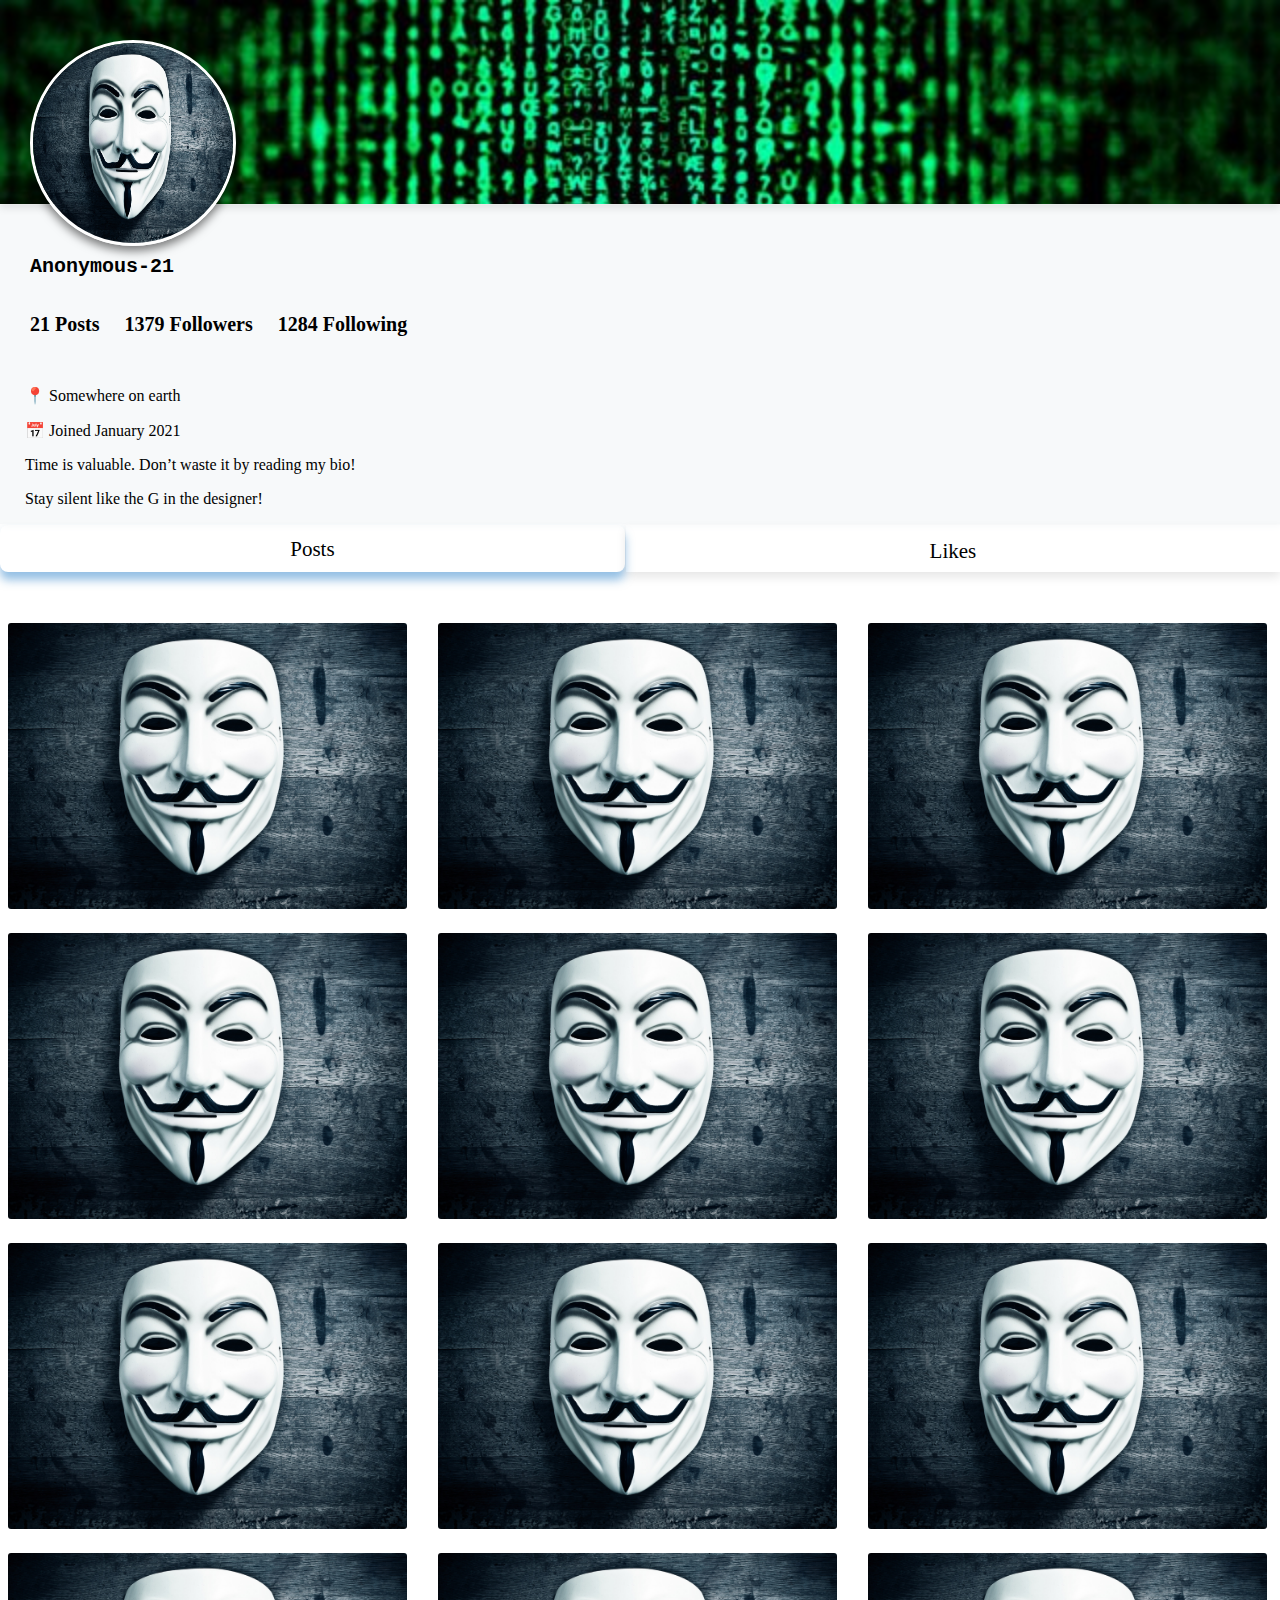
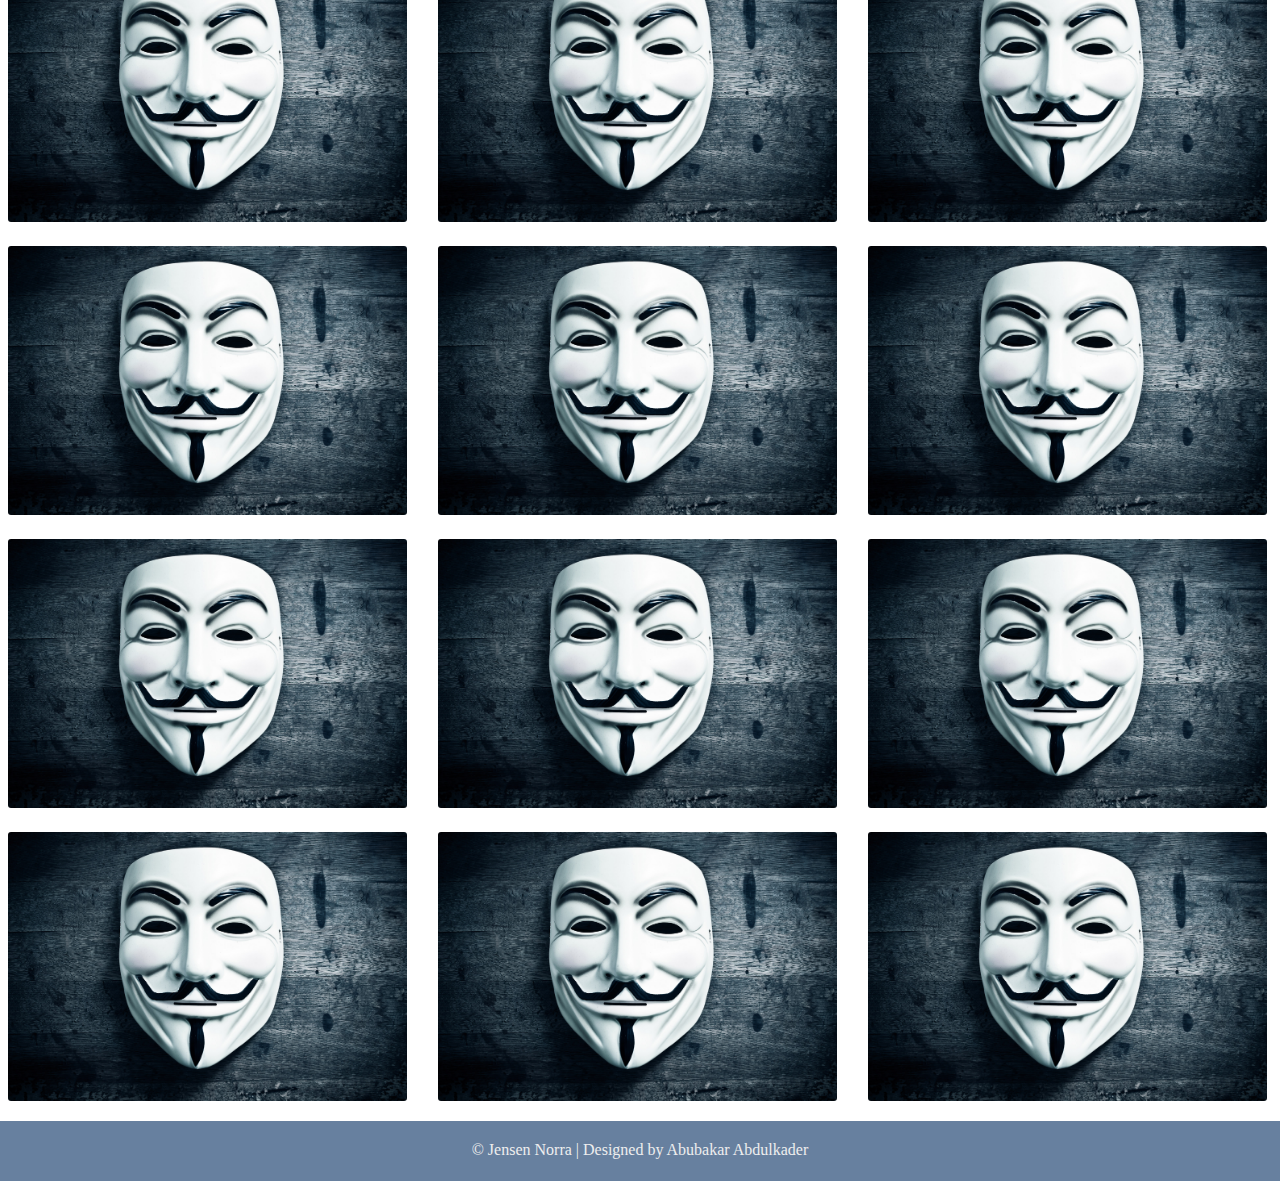
==== Profile/index.html @ 6ddec0ef "profile folder" ====
<!DOCTYPE html>
<html lang="en">
<head>
    <meta charset="UTF-8">
    <meta name="viewport" content="width=device-width, initial-scale=1.0">
    <meta content="width=device-width, initial-scale=1" name="viewport" />
    <title>Profile page</title>
    <link rel="stylesheet" href="./CSS/Style.css">
</head>
<body>

    <div class="grid-container">
        <div class="item1">
            <!-- <img src="../Images/background.jpg" alt="background image" class="background-image"> -->
            <div class="profile-picture">
                <img src="./Images/anonymous.jpg" alt="profile pic1">
            </div>
        </div>
        <div class="item2">
            <h2 class="username">Anonymous-21</h2>
            <!-- <p class="test tes">8 Posts</p> <p class="test tes">1358 Followers</p> <p class="test tes">1289 Follows</p>     -->
            <ul class="list">
                <li>21 Posts</li>
                <li>1379 Followers</li>
                <li>1284 Following</li>
            </ul>
            <p class="bio-address">📍 Somewhere on earth</p>
            <p class="bio">📅 Joined January 2021</p>
            <p class="bio">Time is valuable. Don’t waste it by reading my bio!</p>
            <p class="bio">Stay silent like the G in the designer!</p>
        </div>
        <div class="item3"><p class="posts">Posts</p></div>
        <div class="item4"><p class="likes">Likes</p></div>
        <div class="item5 content-container">


                <div class="pic1 image"><img src="./Images/anonymous.jpg" alt="profile picture1"></div>
                <div class="pic2 image"><img src="./Images/anonymous.jpg" alt="profile picture2"></div>
                <div class="pic3 image"><img src="./Images/anonymous.jpg" alt="profile picture3"></div>
                <div class="pic4 image"><img src="./Images/anonymous.jpg" alt="profile picture4"></div>
                <div class="pic5 image"><img src="./Images/anonymous.jpg" alt="profile picture5"></div>
                <div class="pic6 image"><img src="./Images/anonymous.jpg" alt="profile picture6"></div>
                <div class="pic7 image"><img src="./Images/anonymous.jpg" alt="profile picture7"></div>
                <div class="pic8 image"><img src="./Images/anonymous.jpg" alt="profile picture8"></div>
                <div class="pic9 image"><img src="./Images/anonymous.jpg" alt="profile picture9"></div>
                <div class="pic10 image"><img src="./Images/anonymous.jpg" alt="profile picture10"></div>
                <div class="pic11 image"><img src="./Images/anonymous.jpg" alt="profile picture11"></div>
                <div class="pic12 image"><img src="./Images/anonymous.jpg" alt="profile picture12"></div>
                <div class="pic13 image"><img src="./Images/anonymous.jpg" alt="profile picture13"></div>
                <div class="pic14 image"><img src="./Images/anonymous.jpg" alt="profile picture14"></div>
                <div class="pic15 image"><img src="./Images/anonymous.jpg" alt="profile picture15"></div>
                <div class="pic16 image"><img src="./Images/anonymous.jpg" alt="profile picture16"></div>
                <div class="pic17 image"><img src="./Images/anonymous.jpg" alt="profile picture17"></div>
                <div class="pic18 image"><img src="./Images/anonymous.jpg" alt="profile picture18"></div>
                <div class="pic19 image"><img src="./Images/anonymous.jpg" alt="profile picture19"></div>
                <div class="pic20 image"><img src="./Images/anonymous.jpg" alt="profile picture20"></div>
                <div class="pic21 image"><img src="./Images/anonymous.jpg" alt="profile picture21"></div>





        </div>
      </div>

      <div class="footer">
        &copy; Jensen Norra | Designed by Abubakar Abdulkader
      </div>

</body>
</html>
---- Profile/CSS/Style.css ----
body{
    margin: 0px;
}

.item1 { grid-area: profile; box-shadow: 0px 4px 8px rgba(0,0,0,.1); position: relative; background-image: url(../Images/background.jpg); background-repeat: repeat-x; background-size: cover; height: 100%;}
.item2 { grid-area: sidebar; background-color: #f7f9fa; box-shadow: 2px 2px 8px rgb(247, 249, 250);}
.item3 { grid-area: posts; box-shadow: 0px 8px 10px rgba(44, 130, 201, .5); border-radius: 8px;}
.item4 { grid-area: likes; box-shadow: 0px 5px 10px rgba(0,0,0,.1)}
.item5 { grid-area: content; }

.grid-container {
    display: grid;
    grid:
    'profile profile profile'
    'sidebar posts  likes'
    'sidebar content content ';
    grid-template-columns: 25% auto auto;
    grid-template-rows: 0.15fr 0.01fr 0.01fr;
    grid-gap: 1px;
    background-color: #ffffff;
    color: rgb(0, 0, 0);

  }

  .posts{
      
      margin-top: 0px;
      margin-bottom: 2px;
      padding-top: 2px;
      text-align: center;
      font-family: cursive;
      font-size: 21px;
      
  }

  .likes{
      margin-top: 0px;
      margin-bottom: 0px;
      padding-top: 4px;
      text-align: center;
      font-family: cursive;
      font-size: 21px;
}


.profile-picture{
    float: left;
    width: 350px;
    height: 200px;
}

.profile-picture img{
    height: 230px;
    width: 230px;
    border-radius: 50%;
    border: 3px solid #fff;
    box-shadow: 0px 5px 10px rgba(0, 0, 0, .5);
    position: absolute;
    left: 30px;
    top: 40px;
}


/*Main content - Posts */



.content-container{
    /* grid-column-start: 1 / 3; */
    /* grid-row-start: 1 / 2; */
    margin-top: 50px;
    margin-bottom: 0;
    display: grid;
    /* grid-template-areas:
    "pict1 pict2 pict3 pict4"
    "pict5 pict6 pict7 pict8"
    "pict9 pict10"; */
    grid-template-columns: repeat(3, 1fr);
    grid-template-rows: repeat(3, 1fr);
    grid-gap: 24px 10px;
    background-color: #ffffff;
    color: rgb(0, 0, 0);
    
    
}

.image img{
    height: 100%;
    width: 95%;
    margin-left: 8px;
    /* margin-right: 2px; */
    border-radius: 3px;
}

/* .pic1{ grid-area: pict1;}
.pic2{ grid-area: pict2;}
.pic3{ grid-area: pict3;}
.pic4{ grid-area: pict4;}
.pic5{ grid-area: pict5;}
.pic6{ grid-area: pict6;}
.pic7{ grid-area: pict7;}
.pic8{ grid-area: pict8;}
.pic9{ grid-area: pict9;}
.pic10{ grid-area: pict10;} */

.list{
    list-style-type: none;
    padding-left: 20px;
    padding-top: 15px;
    
}
li{
    display: inline-block;
    padding-left: 10px;
    padding-right: 10px;
    font-family: cursive;
    font-weight: bold;
}
.username{
    margin-top: 50px;
    padding-left: 30px;
    font-size: 20px;
    font-family: monospace;
}

.bio-address{
    margin-top: 50px;
    padding-left: 25px;
    font-family: Georgia, Times, 'Times New Roman', serif;
    
}

.bio{
    padding-left: 25px;
    font-family: Georgia, Times, 'Times New Roman', serif;
    
    
}

.footer{
    height: 40px;
    width: 100%;
    background-color: rgba(103, 128, 159, 1);
    color: rgba(238, 238, 238, 1);
    text-align: center;
    padding-top: 20px;
    margin-top: 20px;
  }
  

/* Ipads */
@media only screen and (max-width:1500px){

    .list, .username{
        font-size: 20px;
    }

      .grid-container {
        grid-template-areas:
        "profile profile profile profile"
        "sidebar sidebar sidebar sidebar"
        "posts posts likes likes"
        "content content content content"
        "content content content content";
        grid-template-rows: 0.8fr 0.8fr 0.01fr;
        
        
      }

      .posts, .likes{

        margin-top: 10px;
        padding-bottom: 8px;
        font-size: 21px;
        
    }

    .profile-picture img{
        height: 200px;
        width: 200px;
        top: 40px;
        /* left: 60px; */
    }

  

}



/* Mobile - Screens with less than 600 width*/

@media only screen and (max-width:600px){

    .grid-container {
        
        grid-template-rows: 0.5fr 0.5fr 0.01fr;
        
        
      }
    


    .profile-picture img{
        height: 120px;
        width: 120px;
        top: 50px;
        left: 20px;
    }

    .list{
        
        padding-left: 10px;
        
        
    }

    .username{
        
        padding-left: 20px;
        
    }
    
    .bio-address, .bio{
        
        padding-left: 15px;
        
        
    }

}
/* Screens that has less than 455 width */
@media only screen and (max-width:455px){

    .footer, .list{
        font-size: 14px;
    }

    .bio-address, .bio{
        
        font-size: 13px;
        
    }

    .grid-container {
        
        /* grid-template-areas:
        "profile profile"
        "sidebar sidebar"
        "posts likes"
        "content content"
        "content content"
        "content content"; */
        grid-template-columns: auto auto;
         
      }

        .pic1{ grid-area: pict1;}
        .pic2{ grid-area: pict2;}
        .pic3{ grid-area: pict3;}
        .pic4{ grid-area: pict4;}
        .pic5{ grid-area: pict5;}
        .pic6{ grid-area: pict6;}
        .pic7{ grid-area: pict7;}
        .pic8{ grid-area: pict8;}
        .pic9{ grid-area: pict9;}
        .pic10{ grid-area: pict10;}
        .pic11{ grid-area: pict11;}
        .pic12{ grid-area: pict12;}
        .pic13{ grid-area: pict13;}
        .pic14{ grid-area: pict14;}
        .pic15{ grid-area: pict15;}
        .pic16{ grid-area: pict16;}
        .pic17{ grid-area: pict17;}
        .pic18{ grid-area: pict18;}
        .pic19{ grid-area: pict19;}
        .pic20{ grid-area: pict20;}
        .pic21{ grid-area: pict21;}

      .content-container{
        grid-template-areas:
        "pict1 pict2"
        "pict3 pict4"
        "pict5 pict6"
        "pict7 pict8"
        "pict9 pict10"
        "pict11 pict12"
        "pict13 pict14"
        "pict15 pict16"
        "pict17 pict18"
        "pict19 pict20"
        "pict21 pict22";
        grid-template-columns: repeat(2, 1fr);
        grid-template-rows: repeat(auto, 1fr);
        
    }

    .image img{
        height: 100%;
        width: 95%;
        margin-left: 5px;
        /* margin-right: 2px; */
    }
    
}
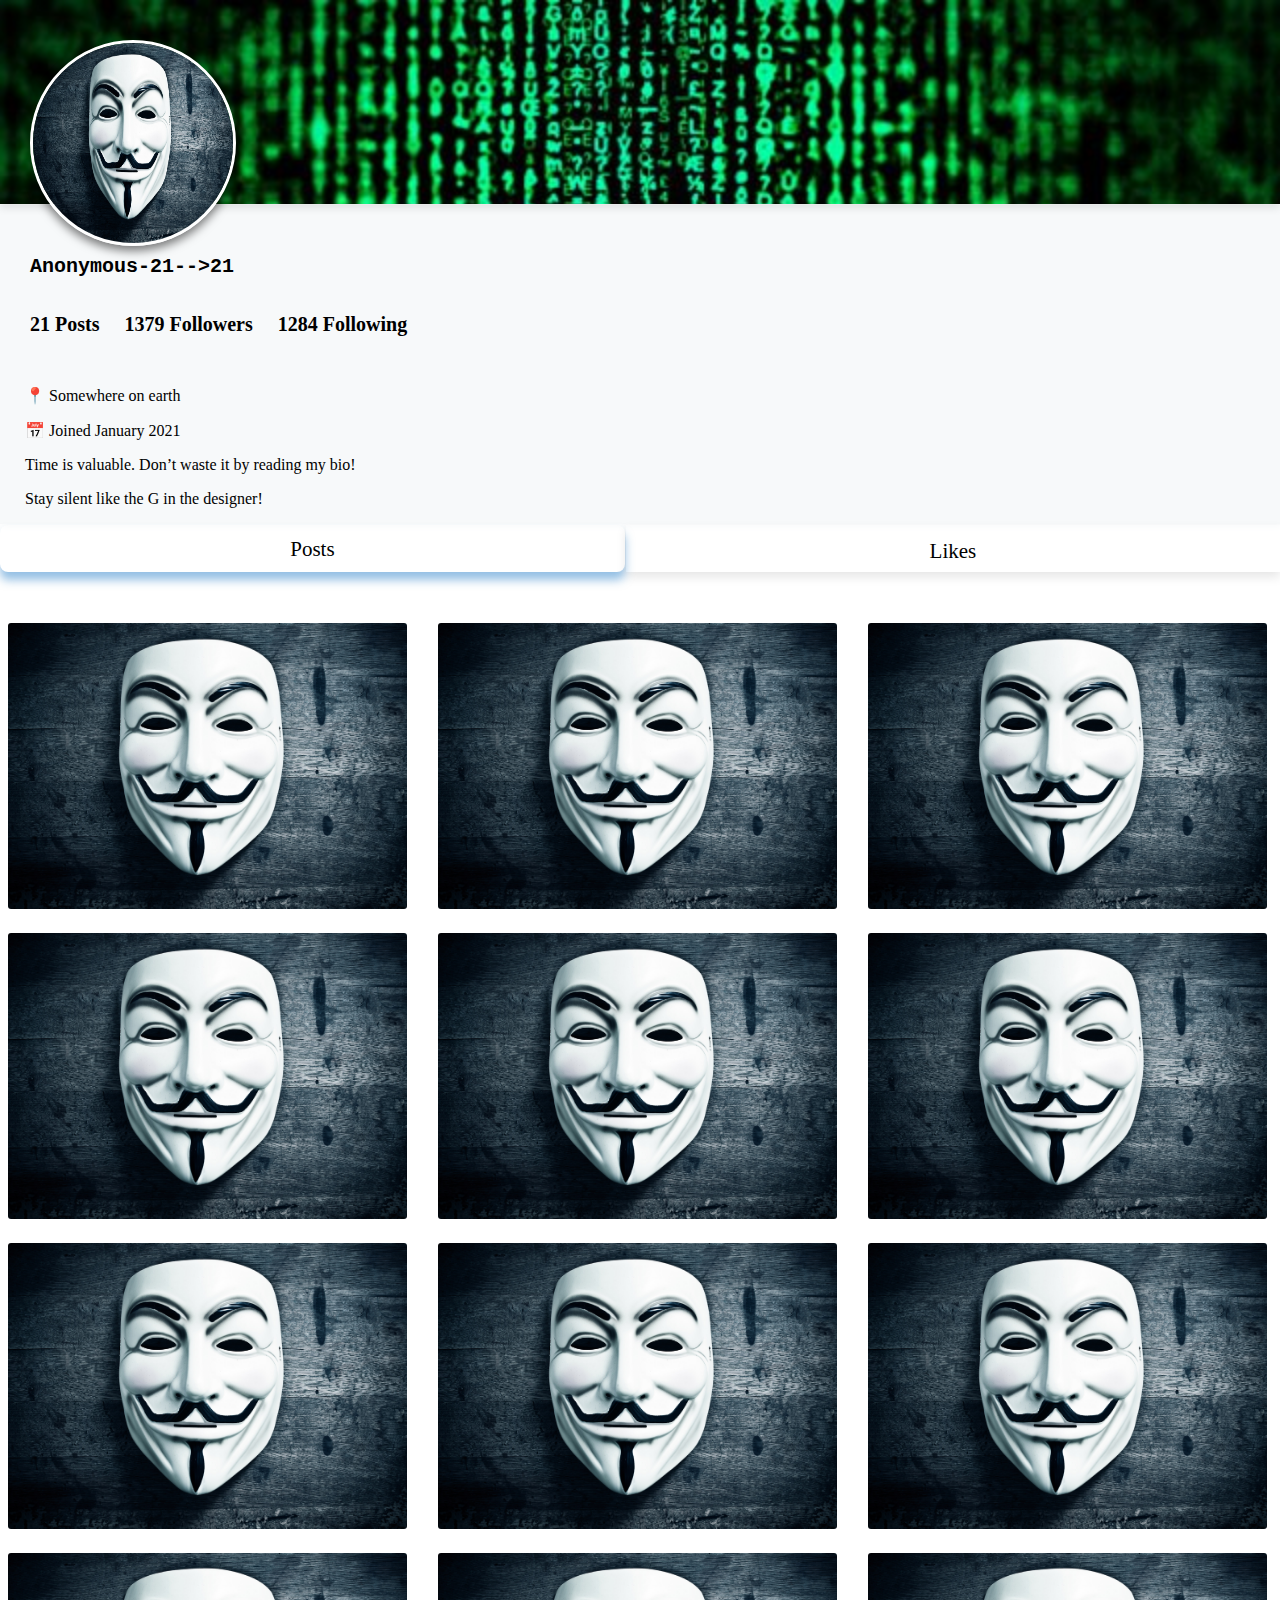
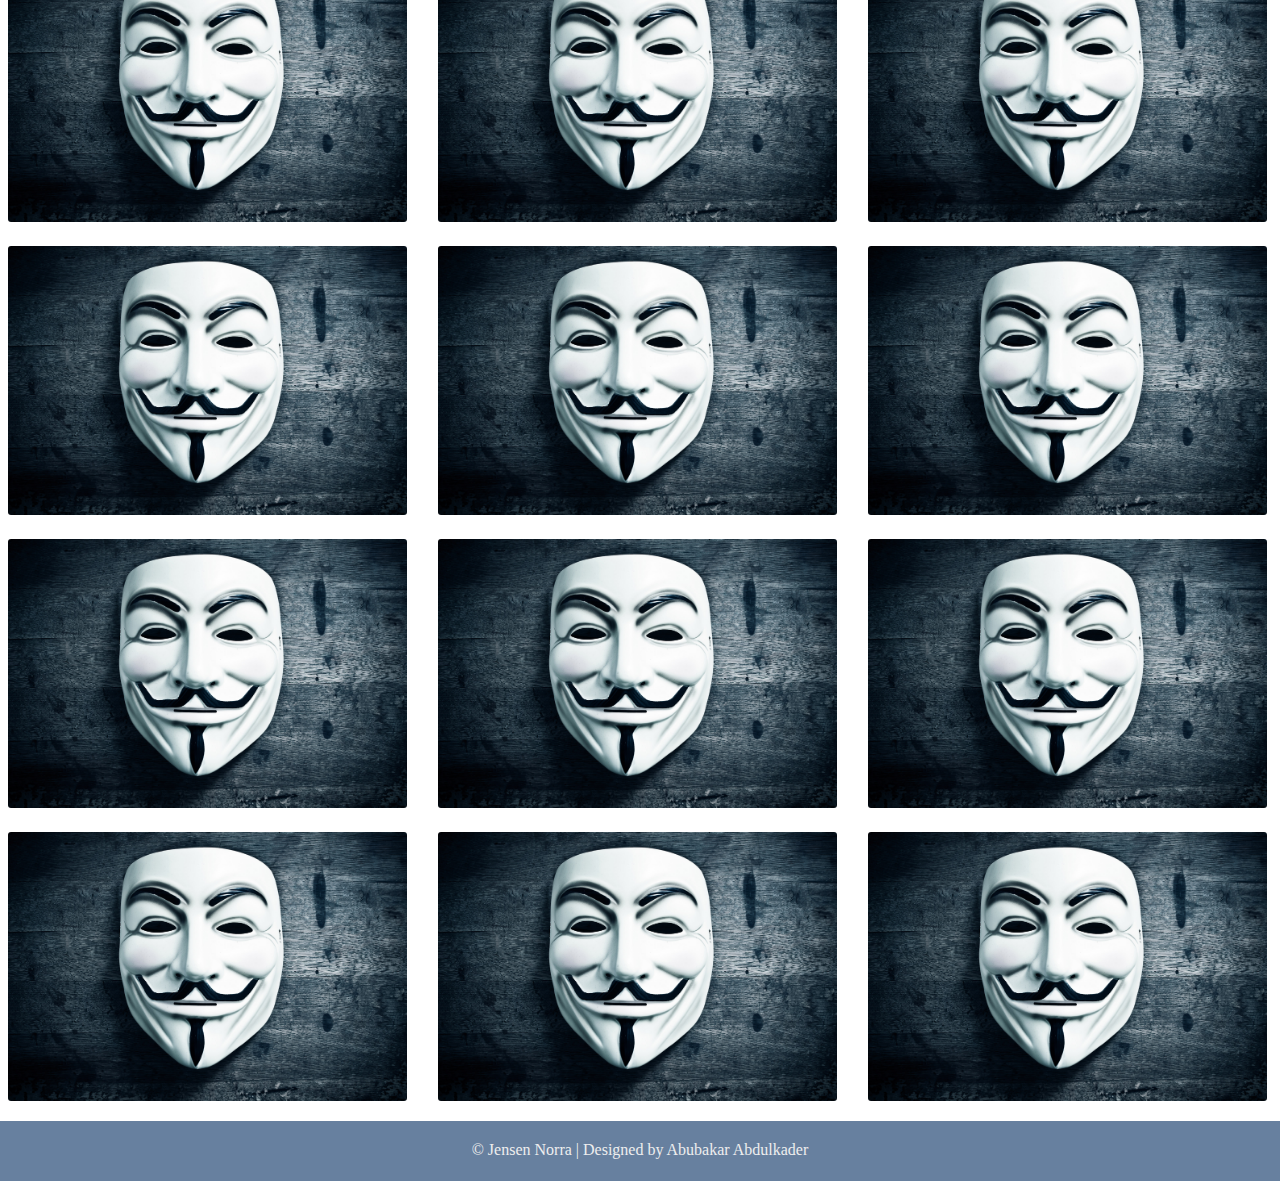
==== commit c85e749d: "Update index.html" ====
--- a/Profile/index.html
+++ b/Profile/index.html
@@ -17,7 +17,7 @@
             </div>
         </div>
         <div class="item2">
-            <h2 class="username">Anonymous-21</h2>
+            <h2 class="username">Anonymous-21-->21</h2>
             <!-- <p class="test tes">8 Posts</p> <p class="test tes">1358 Followers</p> <p class="test tes">1289 Follows</p>     -->
             <ul class="list">
                 <li>21 Posts</li>
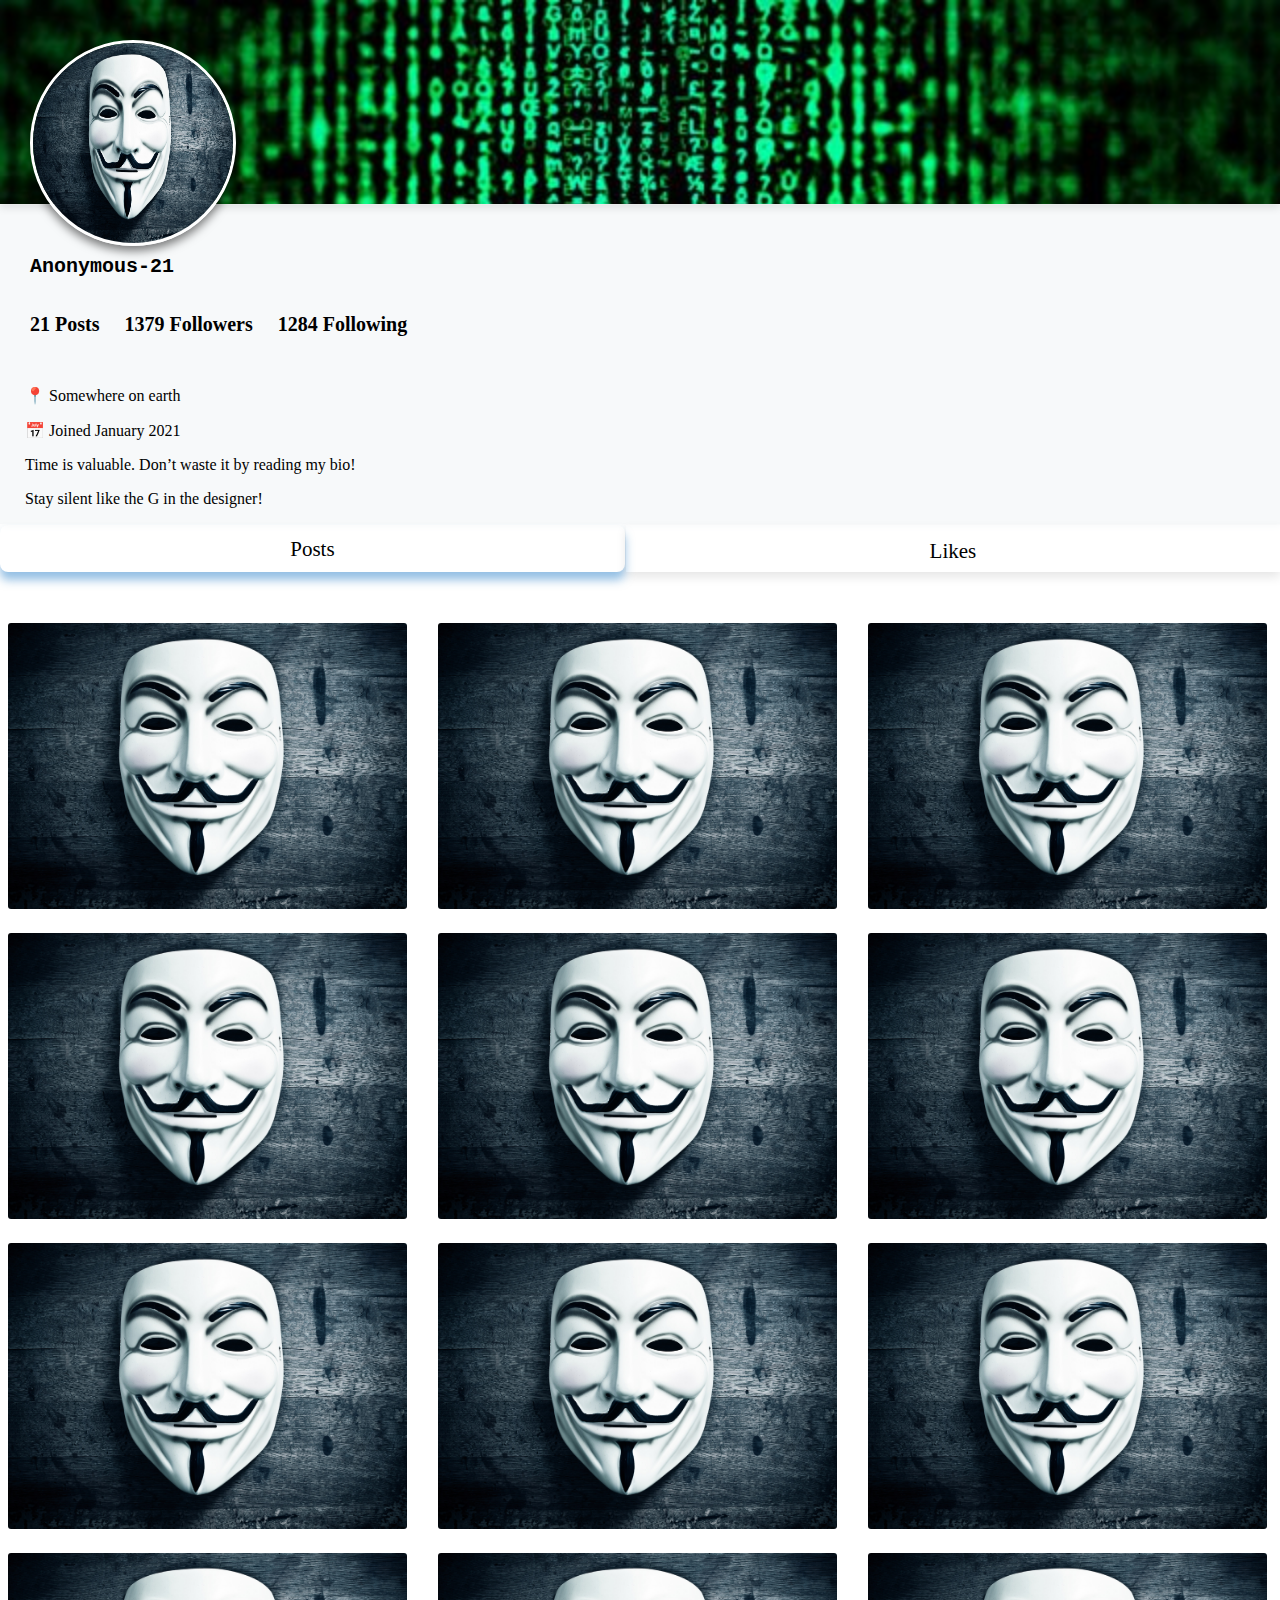
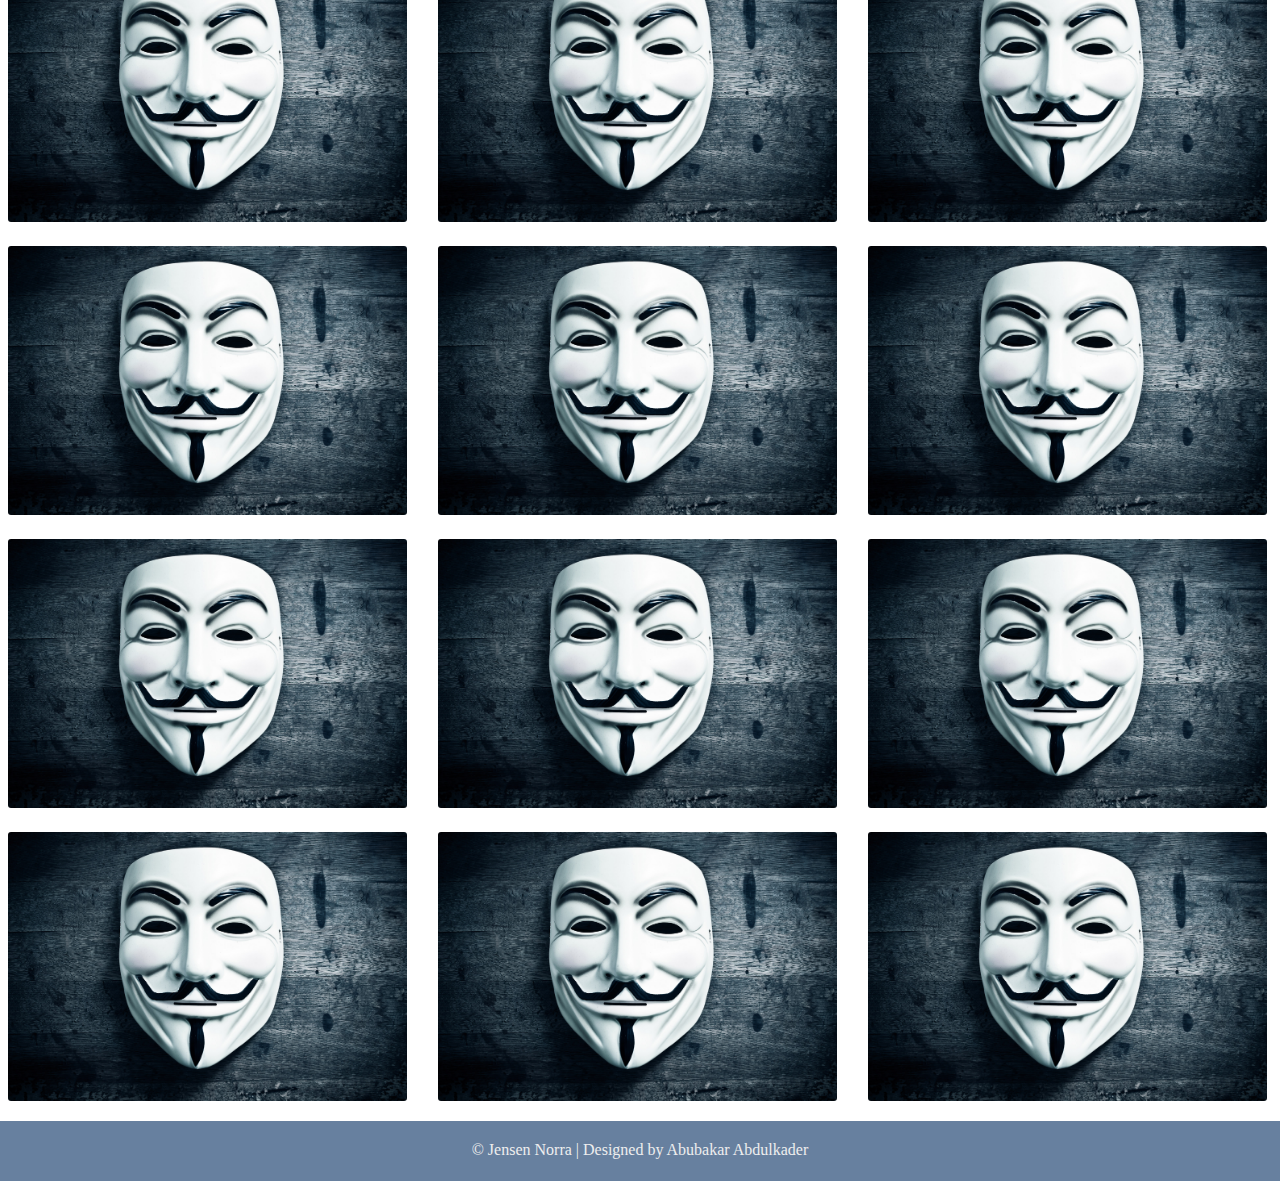
==== commit de9221f8: "Update index.html" ====
--- a/Profile/index.html
+++ b/Profile/index.html
@@ -17,7 +17,7 @@
             </div>
         </div>
         <div class="item2">
-            <h2 class="username">Anonymous-21-->21</h2>
+            <h2 class="username">Anonymous-21</h2>
             <!-- <p class="test tes">8 Posts</p> <p class="test tes">1358 Followers</p> <p class="test tes">1289 Follows</p>     -->
             <ul class="list">
                 <li>21 Posts</li>
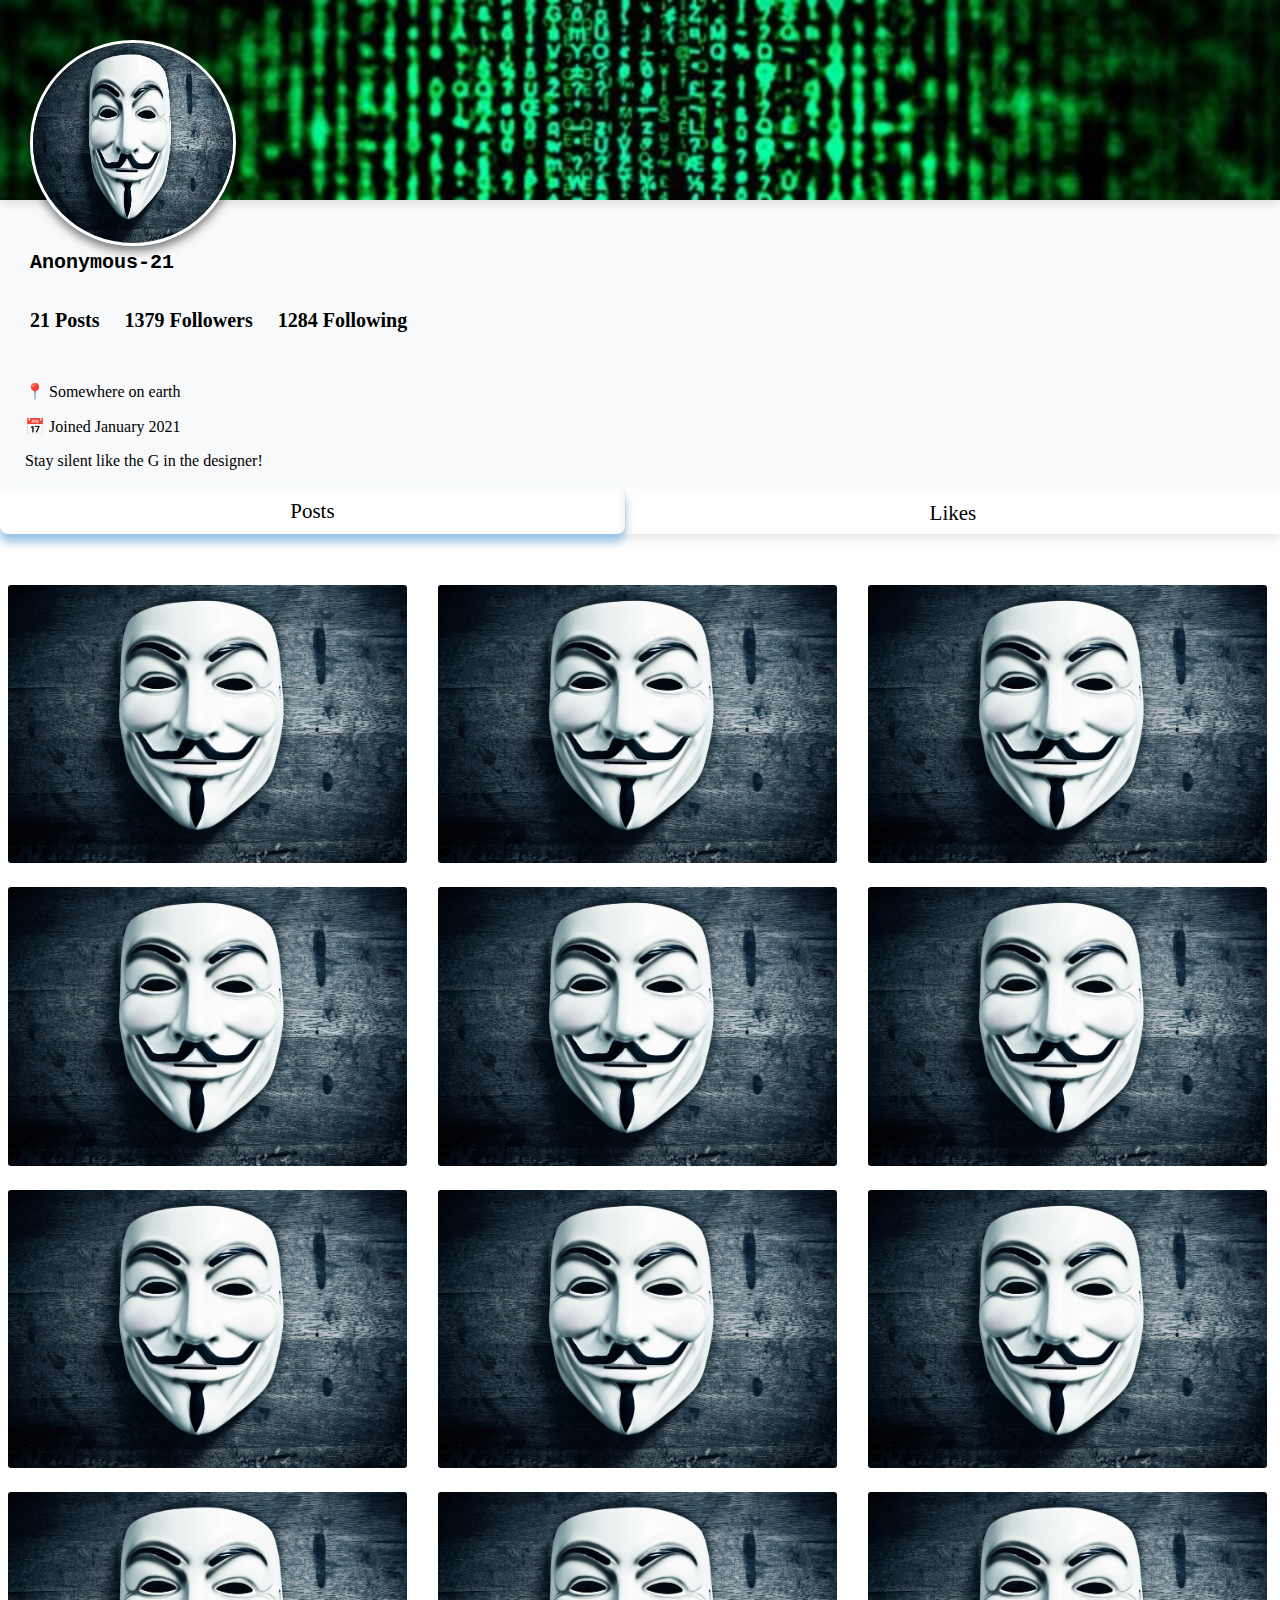
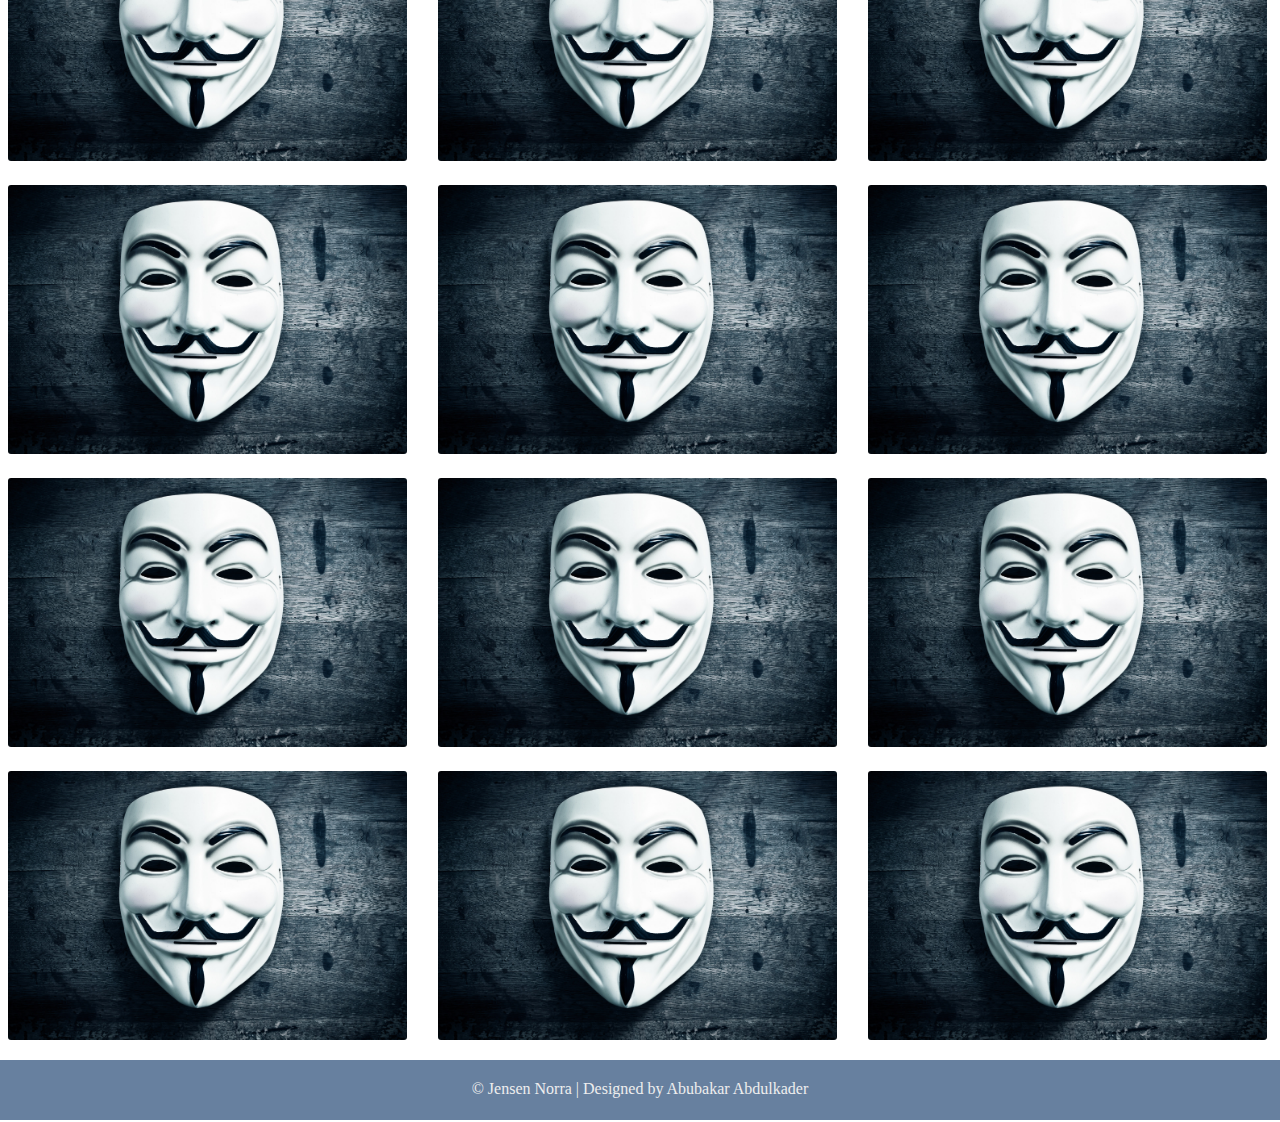
==== commit d02350d6: "Update index.html" ====
--- a/Profile/index.html
+++ b/Profile/index.html
@@ -26,7 +26,6 @@
             </ul>
             <p class="bio-address">📍 Somewhere on earth</p>
             <p class="bio">📅 Joined January 2021</p>
-            <p class="bio">Time is valuable. Don’t waste it by reading my bio!</p>
             <p class="bio">Stay silent like the G in the designer!</p>
         </div>
         <div class="item3"><p class="posts">Posts</p></div>
--- a/Profile/CSS/Style.css
+++ b/Profile/CSS/Style.css
@@ -107,6 +107,7 @@
     list-style-type: none;
     padding-left: 20px;
     padding-top: 15px;
+    font-size: 15px;
     
 }
 li{
@@ -211,7 +212,7 @@
     .list{
         
         padding-left: 10px;
-        
+        font-size: 18px;
         
     }
 
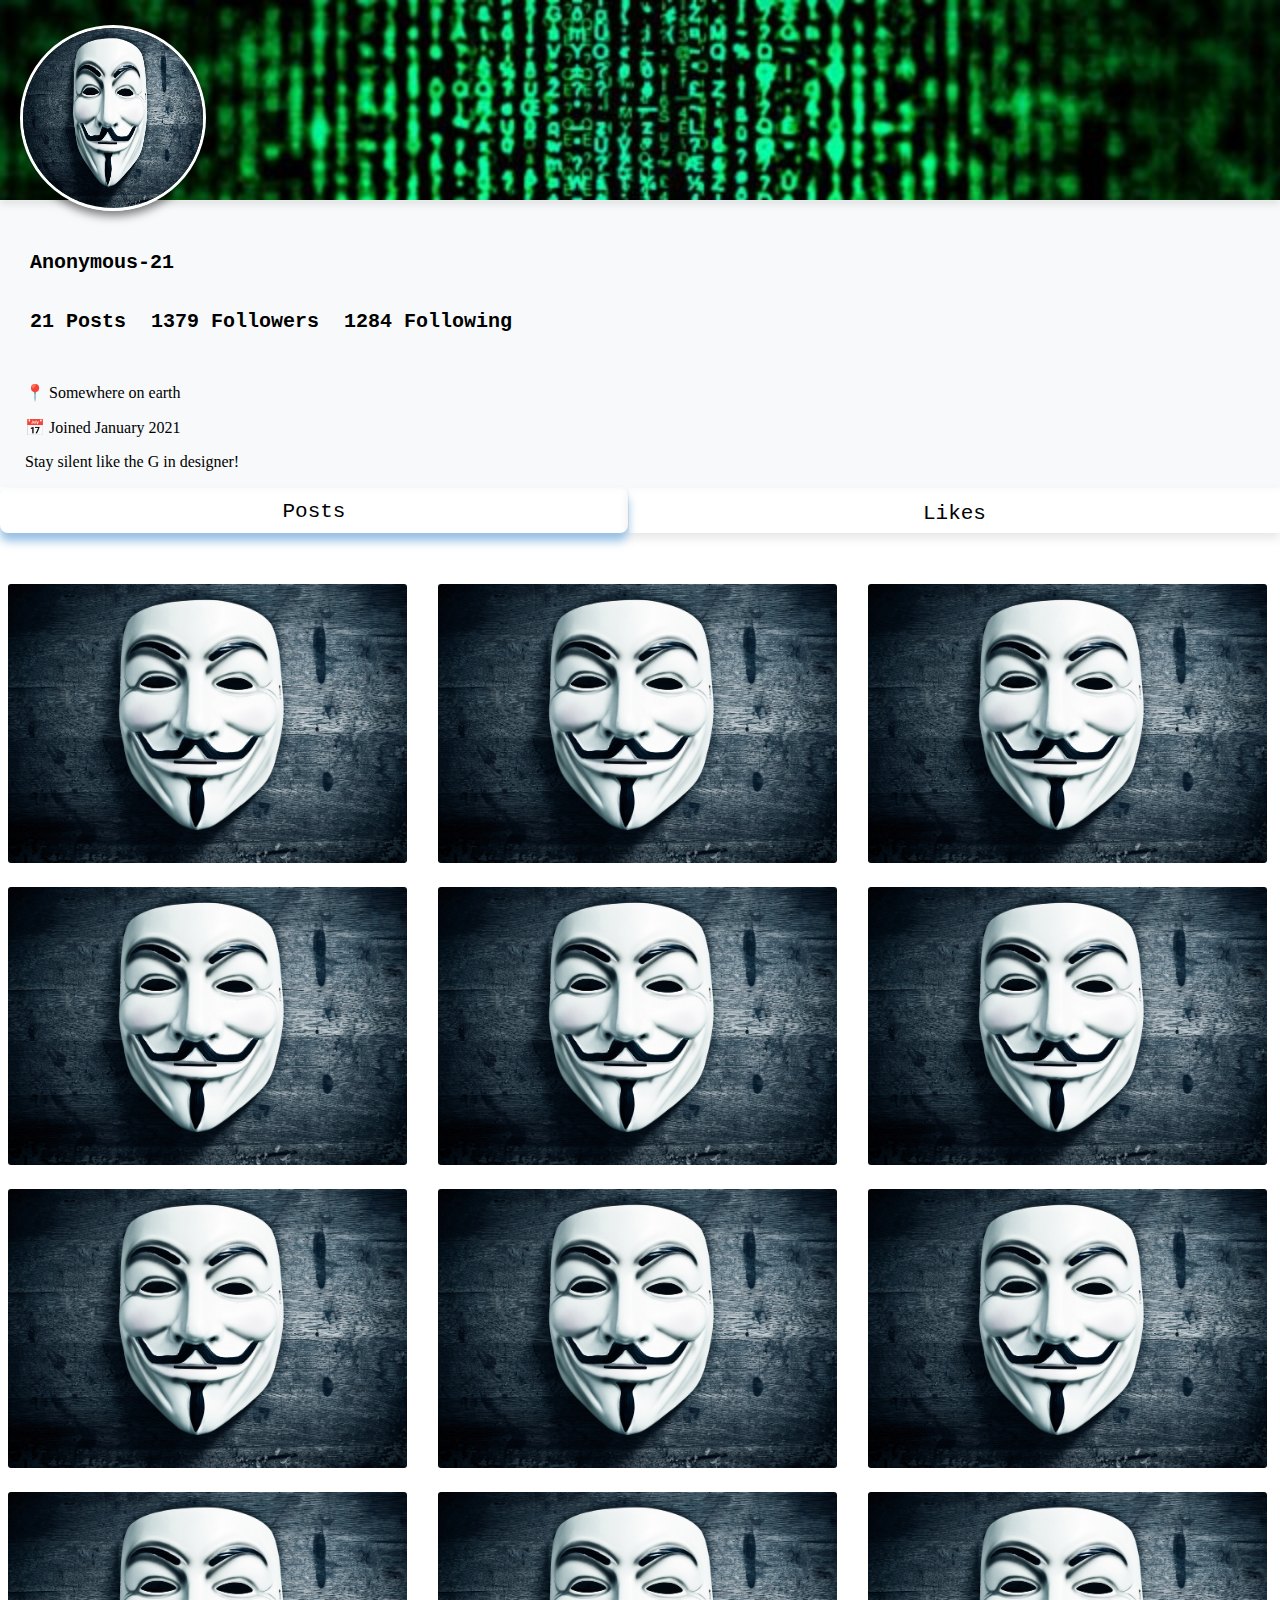
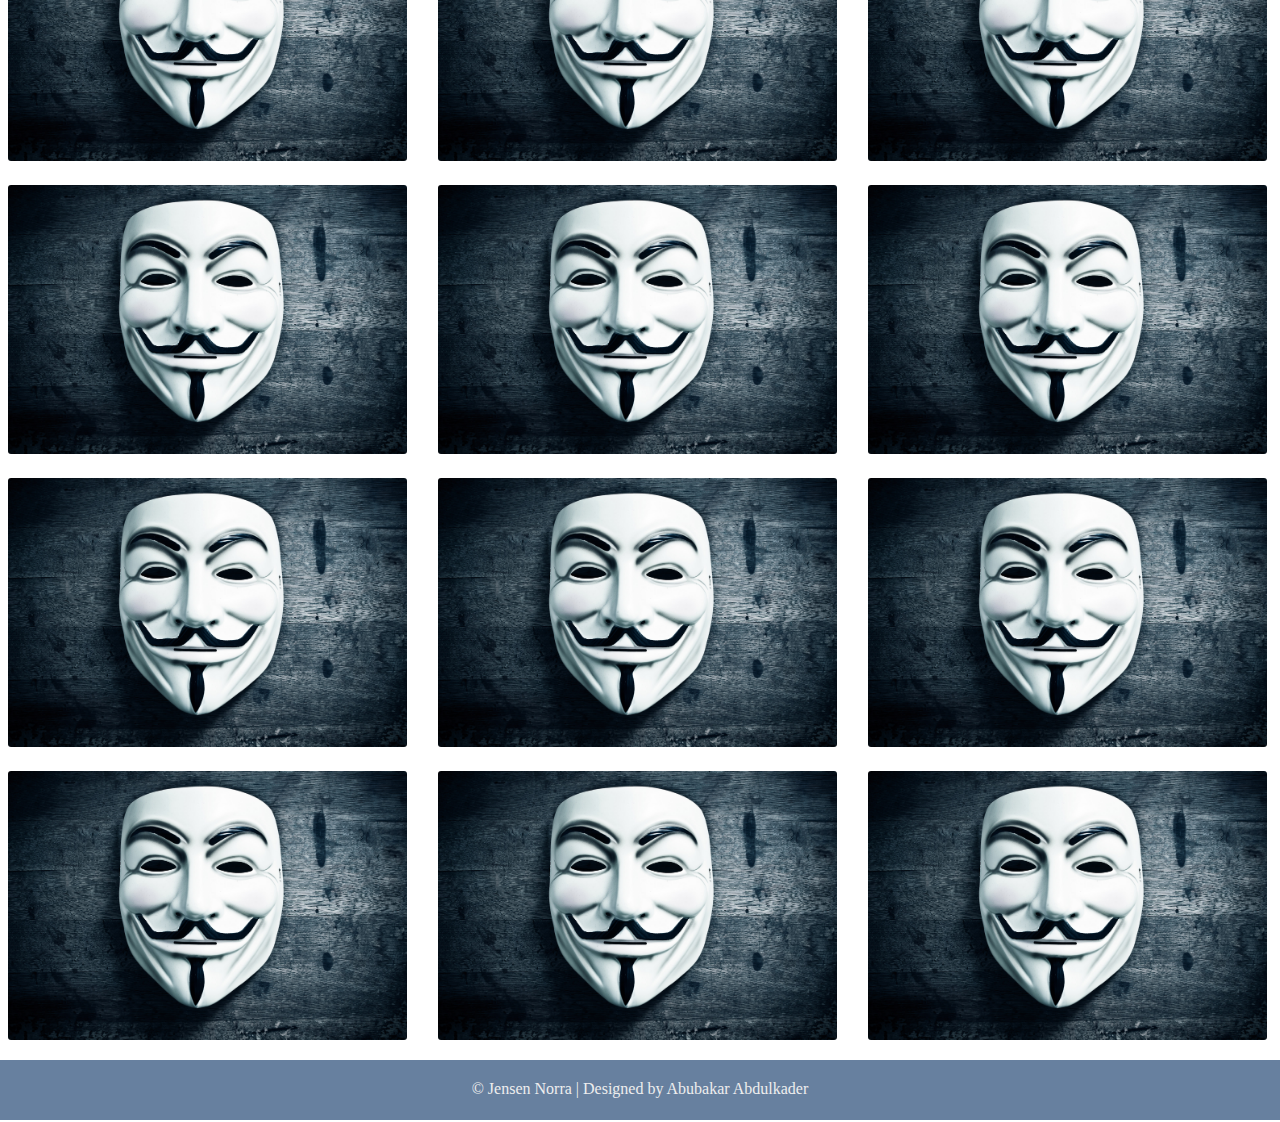
==== commit c030f1ee: "Update index.html" ====
--- a/Profile/index.html
+++ b/Profile/index.html
@@ -26,7 +26,7 @@
             </ul>
             <p class="bio-address">📍 Somewhere on earth</p>
             <p class="bio">📅 Joined January 2021</p>
-            <p class="bio">Stay silent like the G in the designer!</p>
+            <p class="bio">Stay silent like the G in designer!</p>
         </div>
         <div class="item3"><p class="posts">Posts</p></div>
         <div class="item4"><p class="likes">Likes</p></div>
--- a/Profile/CSS/Style.css
+++ b/Profile/CSS/Style.css
@@ -2,7 +2,15 @@
     margin: 0px;
 }
 
-.item1 { grid-area: profile; box-shadow: 0px 4px 8px rgba(0,0,0,.1); position: relative; background-image: url(../Images/background.jpg); background-repeat: repeat-x; background-size: cover; height: 100%;}
+.item1 { 
+    grid-area: profile; 
+    box-shadow: 0px 4px 8px rgba(0,0,0,.1); 
+    position: relative; 
+    background-image: url(../Images/background.jpg); 
+    background-repeat: repeat-x; 
+    background-size: cover; 
+    height: 100%;
+}
 .item2 { grid-area: sidebar; background-color: #f7f9fa; box-shadow: 2px 2px 8px rgb(247, 249, 250);}
 .item3 { grid-area: posts; box-shadow: 0px 8px 10px rgba(44, 130, 201, .5); border-radius: 8px;}
 .item4 { grid-area: likes; box-shadow: 0px 5px 10px rgba(0,0,0,.1)}
@@ -14,7 +22,7 @@
     'profile profile profile'
     'sidebar posts  likes'
     'sidebar content content ';
-    grid-template-columns: 25% auto auto;
+    grid-template-columns: 26% auto auto;
     grid-template-rows: 0.15fr 0.01fr 0.01fr;
     grid-gap: 1px;
     background-color: #ffffff;
@@ -28,7 +36,7 @@
       margin-bottom: 2px;
       padding-top: 2px;
       text-align: center;
-      font-family: cursive;
+      font-family: monospace;
       font-size: 21px;
       
   }
@@ -38,7 +46,7 @@
       margin-bottom: 0px;
       padding-top: 4px;
       text-align: center;
-      font-family: cursive;
+      font-family: monospace;
       font-size: 21px;
 }
 
@@ -57,24 +65,15 @@
     box-shadow: 0px 5px 10px rgba(0, 0, 0, .5);
     position: absolute;
     left: 30px;
-    top: 40px;
-}
-
+    top: 35px;
+}
 
 /*Main content - Posts */
 
-
-
 .content-container{
-    /* grid-column-start: 1 / 3; */
-    /* grid-row-start: 1 / 2; */
     margin-top: 50px;
     margin-bottom: 0;
     display: grid;
-    /* grid-template-areas:
-    "pict1 pict2 pict3 pict4"
-    "pict5 pict6 pict7 pict8"
-    "pict9 pict10"; */
     grid-template-columns: repeat(3, 1fr);
     grid-template-rows: repeat(3, 1fr);
     grid-gap: 24px 10px;
@@ -88,20 +87,8 @@
     height: 100%;
     width: 95%;
     margin-left: 8px;
-    /* margin-right: 2px; */
     border-radius: 3px;
 }
-
-/* .pic1{ grid-area: pict1;}
-.pic2{ grid-area: pict2;}
-.pic3{ grid-area: pict3;}
-.pic4{ grid-area: pict4;}
-.pic5{ grid-area: pict5;}
-.pic6{ grid-area: pict6;}
-.pic7{ grid-area: pict7;}
-.pic8{ grid-area: pict8;}
-.pic9{ grid-area: pict9;}
-.pic10{ grid-area: pict10;} */
 
 .list{
     list-style-type: none;
@@ -114,10 +101,11 @@
     display: inline-block;
     padding-left: 10px;
     padding-right: 10px;
-    font-family: cursive;
+    font-family: monospace;
     font-weight: bold;
 }
 .username{
+    
     margin-top: 50px;
     padding-left: 30px;
     font-size: 20px;
@@ -125,6 +113,7 @@
 }
 
 .bio-address{
+    
     margin-top: 50px;
     padding-left: 25px;
     font-family: Georgia, Times, 'Times New Roman', serif;
@@ -132,6 +121,7 @@
 }
 
 .bio{
+
     padding-left: 25px;
     font-family: Georgia, Times, 'Times New Roman', serif;
     
@@ -139,6 +129,7 @@
 }
 
 .footer{
+
     height: 40px;
     width: 100%;
     background-color: rgba(103, 128, 159, 1);
@@ -157,6 +148,7 @@
     }
 
       .grid-container {
+
         grid-template-areas:
         "profile profile profile profile"
         "sidebar sidebar sidebar sidebar"
@@ -177,10 +169,11 @@
     }
 
     .profile-picture img{
-        height: 200px;
-        width: 200px;
-        top: 40px;
-        /* left: 60px; */
+
+        height: 180px;
+        width: 180px;
+        top: 25px;
+        left: 20px;
     }
 
   
@@ -199,10 +192,14 @@
         
         
       }
-    
-
+
+      li, .likes, .posts{
+
+        font-family: Arial, Verdana;
+    }
 
     .profile-picture img{
+
         height: 120px;
         width: 120px;
         top: 50px;
@@ -226,7 +223,6 @@
         
         padding-left: 15px;
         
-        
     }
 
 }
@@ -234,6 +230,7 @@
 @media only screen and (max-width:455px){
 
     .footer, .list{
+
         font-size: 14px;
     }
 
@@ -243,15 +240,13 @@
         
     }
 
+    .li, .likes, .posts{
+
+        font-family: Arial, Verdana;
+    }
+
     .grid-container {
-        
-        /* grid-template-areas:
-        "profile profile"
-        "sidebar sidebar"
-        "posts likes"
-        "content content"
-        "content content"
-        "content content"; */
+
         grid-template-columns: auto auto;
          
       }
@@ -300,7 +295,7 @@
         height: 100%;
         width: 95%;
         margin-left: 5px;
-        /* margin-right: 2px; */
+
     }
     
 }